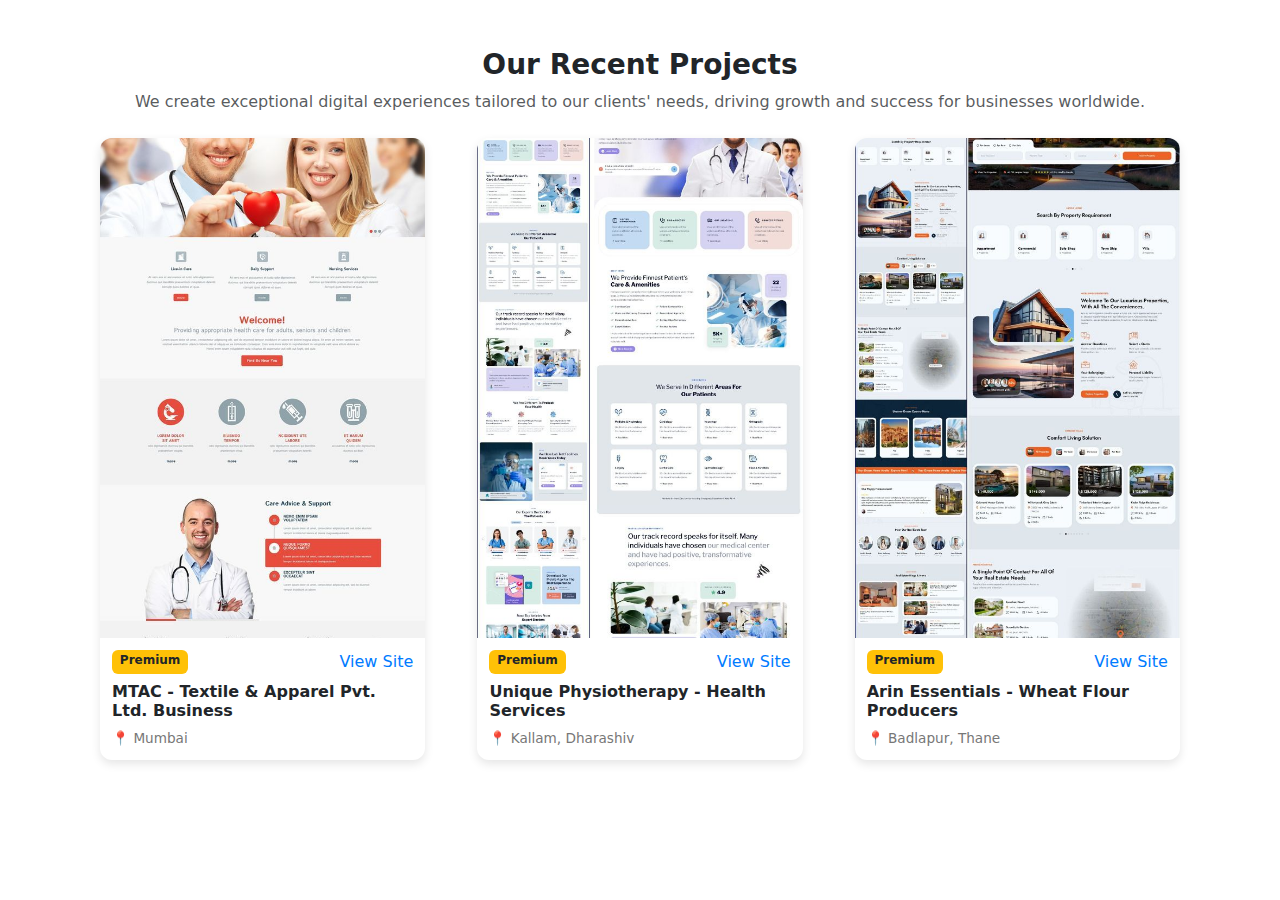
==== demo.html @ 299e56a9 "projects added" ====
<!DOCTYPE html>
<html lang="en">
<head>
  <meta charset="UTF-8">
  <meta name="viewport" content="width=device-width, initial-scale=1.0">
  <title>Our Recent Projects</title>
  <link
    href="https://cdn.jsdelivr.net/npm/bootstrap@5.3.0-alpha1/dist/css/bootstrap.min.css"
    rel="stylesheet"
  />
  <style>
    .project-card {
      border-radius: 12px;
      overflow: hidden;
      box-shadow: 0 4px 10px rgba(0, 0, 0, 0.1);
      transition: transform 0.3s, box-shadow 0.3s;
      max-width: 90%; /* Reduced card width */
      margin: 0 auto; /* Center align */
    }
    .project-card:hover {
      transform: translateY(-5px);
      box-shadow: 0 6px 15px rgba(0, 0, 0, 0.2);
    }
    .project-card img {
      width: 100%;
      height: 500px; /* Reduced image height */
      object-fit: cover;
    }
    .project-details {
      padding: 12px;
    }
    .project-title {
      font-weight: 600;
      font-size: 1rem; /* Slightly smaller font size */
    }
    .project-location {
      color: #777;
      font-size: 0.85rem;
    }
    .project-link {
      color: #007bff;
      text-decoration: none;
    }
    .project-link:hover {
      text-decoration: underline;
    }
  </style>
</head>
<body>
  <div class="container py-5">
    <div class="text-center mb-4">
      <h3 class="fw-bold">Our Recent Projects</h3>
      <p class="text-muted">
        We create exceptional digital experiences tailored to our clients' needs, driving growth and success for businesses worldwide.
      </p>
    </div>
    <div class="row g-3">
      <!-- Card 1 -->
      <div class="col-md-4">
        <div class="project-card">
          <img src="./assets/images/Hire a Freelance Developer for Programming Jobs _ Fiverr.jpg" alt="Project 1">
          <div class="project-details">
            <div class="d-flex justify-content-between">
              <span class="badge bg-warning text-dark">Premium</span>
              <a href="#" class="project-link">View Site</a>
            </div>
            <h5 class="project-title mt-2">MTAC - Textile & Apparel Pvt. Ltd. Business</h5>
            <p class="project-location mb-0">📍 Mumbai</p>
          </div>
        </div>
      </div>
      <!-- Card 2 -->
      <div class="col-md-4">
        <div class="project-card">
          <img src="./assets/images/Hospa - Medical Clinic & Hospital Elementor WordPress Theme.jpg" alt="Project 2">
          <div class="project-details">
            <div class="d-flex justify-content-between">
              <span class="badge bg-warning text-dark">Premium</span>
              <a href="#" class="project-link">View Site</a>
            </div>
            <h5 class="project-title mt-2">Unique Physiotherapy - Health Services</h5>
            <p class="project-location mb-0">📍 Kallam, Dharashiv</p>
          </div>
        </div>
      </div>
      <!-- Card 3 -->
      <div class="col-md-4">
        <div class="project-card">
          <img src="./assets/images/Vedoo - Real Estate WordPress Theme.jpg" alt="Project 3">
          <div class="project-details">
            <div class="d-flex justify-content-between">
              <span class="badge bg-warning text-dark">Premium</span>
              <a href="#" class="project-link">View Site</a>
            </div>
            <h5 class="project-title mt-2">Arin Essentials - Wheat Flour Producers</h5>
            <p class="project-location mb-0">📍 Badlapur, Thane</p>
          </div>
        </div>
      </div>
    </div>
  </div>

  <script src="https://cdn.jsdelivr.net/npm/bootstrap@5.3.0-alpha1/dist/js/bootstrap.bundle.min.js"></script>
</body>
</html>
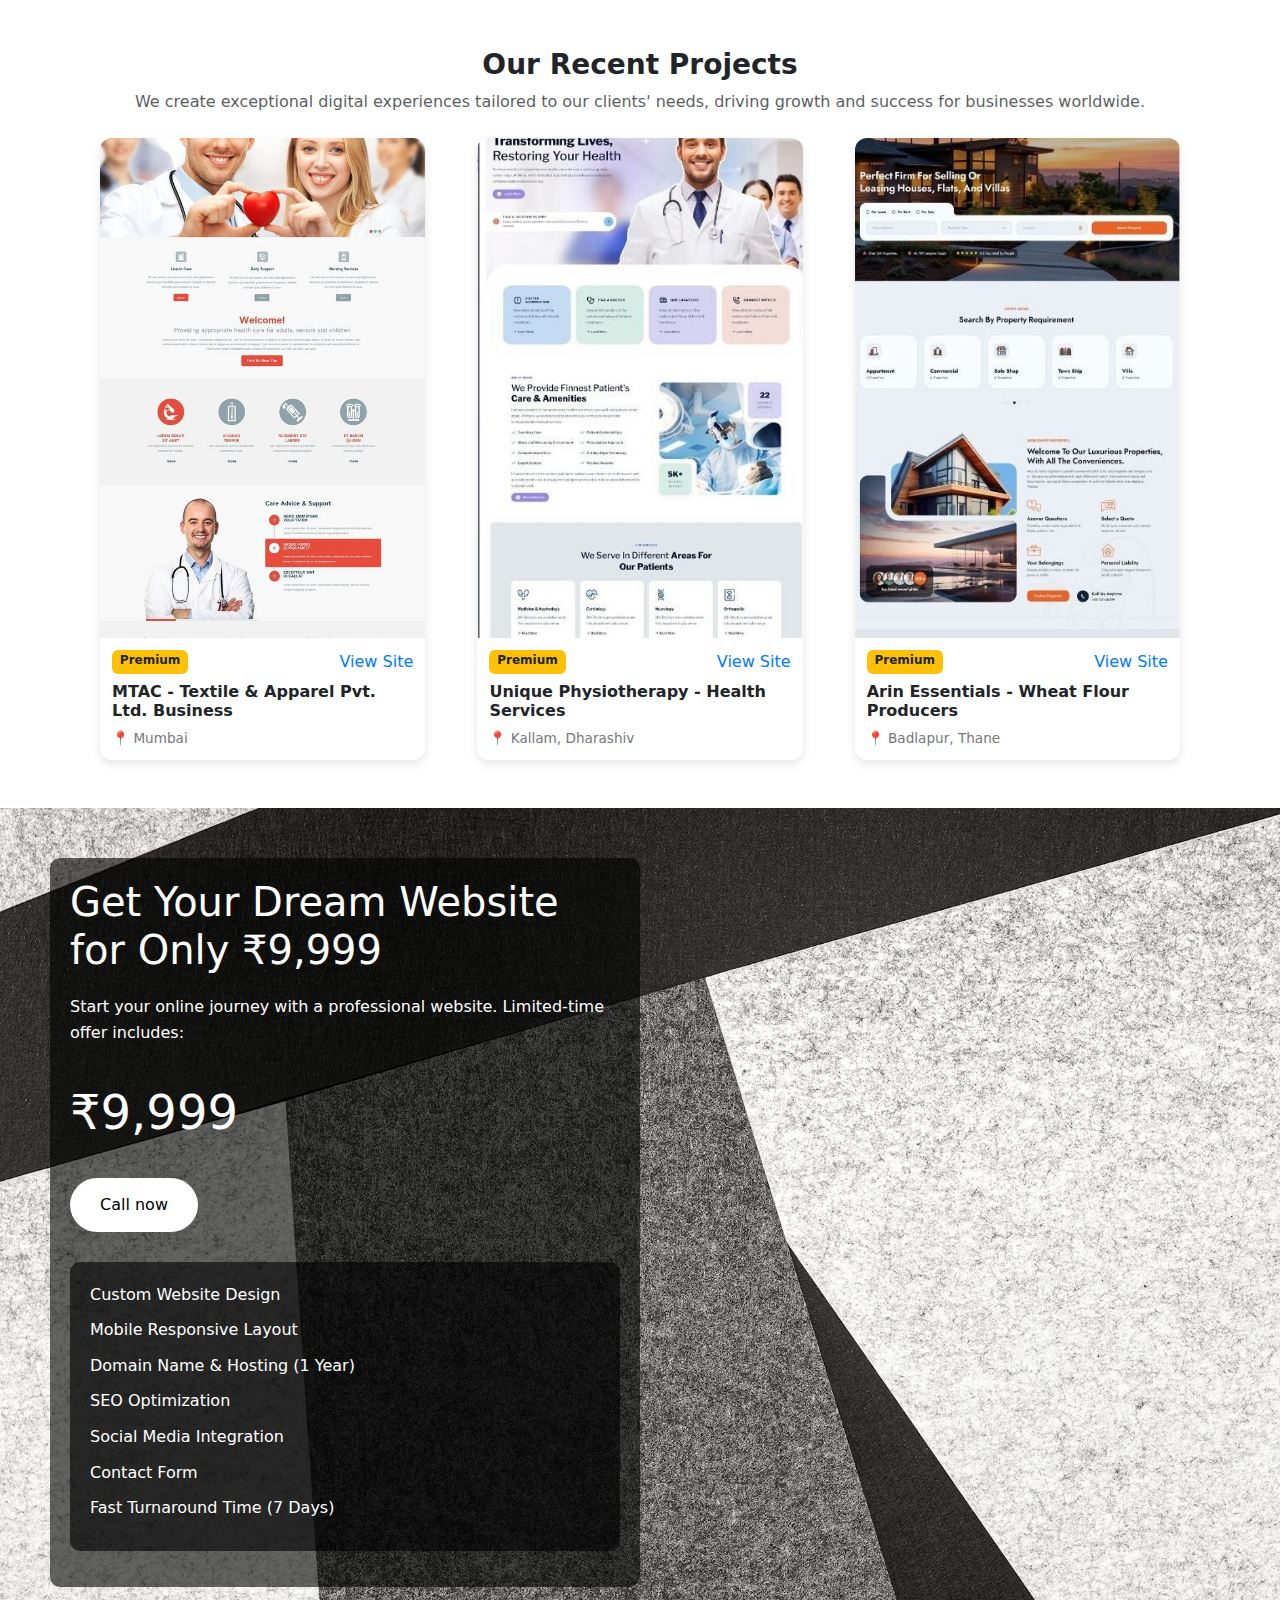
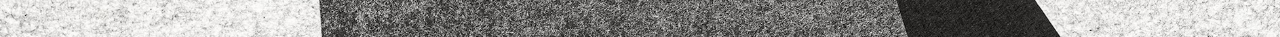
==== commit 2fb90f3b: "add changes" ====
--- a/demo.html
+++ b/demo.html
@@ -100,6 +100,90 @@
     </div>
   </div>
 
-  <script src="https://cdn.jsdelivr.net/npm/bootstrap@5.3.0-alpha1/dist/js/bootstrap.bundle.min.js"></script>
-</body>
-</html>
+
+  <section class="hero">
+    <div class="hero-content">
+        <h1>Get Your Dream Website for Only ₹9,999</h1>
+        <p>Start your online journey with a professional website. Limited-time offer includes:</p>
+        <div class="price">₹9,999</div>
+        <a href="tel:+9763994015"><button>Call now</button></a>
+        <ul class="offer-list">
+            <li>Custom Website Design</li>
+            <li>Mobile Responsive Layout</li>
+            <li>Domain Name & Hosting (1 Year)</li>
+            <li>SEO Optimization</li>
+            <li>Social Media Integration</li>
+            <li>Contact Form</li>
+            <li>Fast Turnaround Time (7 Days)</li>
+        </ul>
+    </div>
+</section>
+
+<style>
+.hero {
+    display: flex;
+    justify-content: space-between;
+    align-items: center;
+    text-align: left;
+    padding: 50px;
+    background: url('./assets/images/banner.avif') center/cover no-repeat;
+    color: #fff;
+}
+
+.hero-content {
+    display: flex;
+    flex-direction: column;
+    justify-content: space-between;
+    max-width: 50%;
+    background: rgba(0, 0, 0, 0.6);
+    padding: 20px;
+    border-radius: 10px;
+}
+
+.hero-content h1 {
+    font-size: 2.5rem;
+    margin-bottom: 20px;
+}
+
+.hero-content p {
+    font-size: 1rem;
+    margin-bottom: 30px;
+    line-height: 1.6;
+}
+
+.hero-content .price {
+    font-size: 3rem;
+    margin-bottom: 30px;
+}
+
+.hero-content button {
+    background-color: #fff;
+    color: #000;
+    border: none;
+    padding: 15px 30px;
+    border-radius: 30px;
+    font-size: 1rem;
+    cursor: pointer;
+    transition: all 0.3s ease;
+}
+
+.hero-content button:hover {
+    background-color: #eaeaea;
+}
+
+.hero-content .offer-list {
+    list-style-type: none;
+    padding: 0;
+    margin-top: 30px;
+    background: rgba(0, 0, 0, 0.6);
+    padding: 20px;
+    border-radius: 10px;
+    color: #fff;
+}
+
+.hero-content .offer-list li {
+    margin-bottom: 10px;
+    font-size: 1rem;
+    line-height: 1.6;
+}
+</style>
